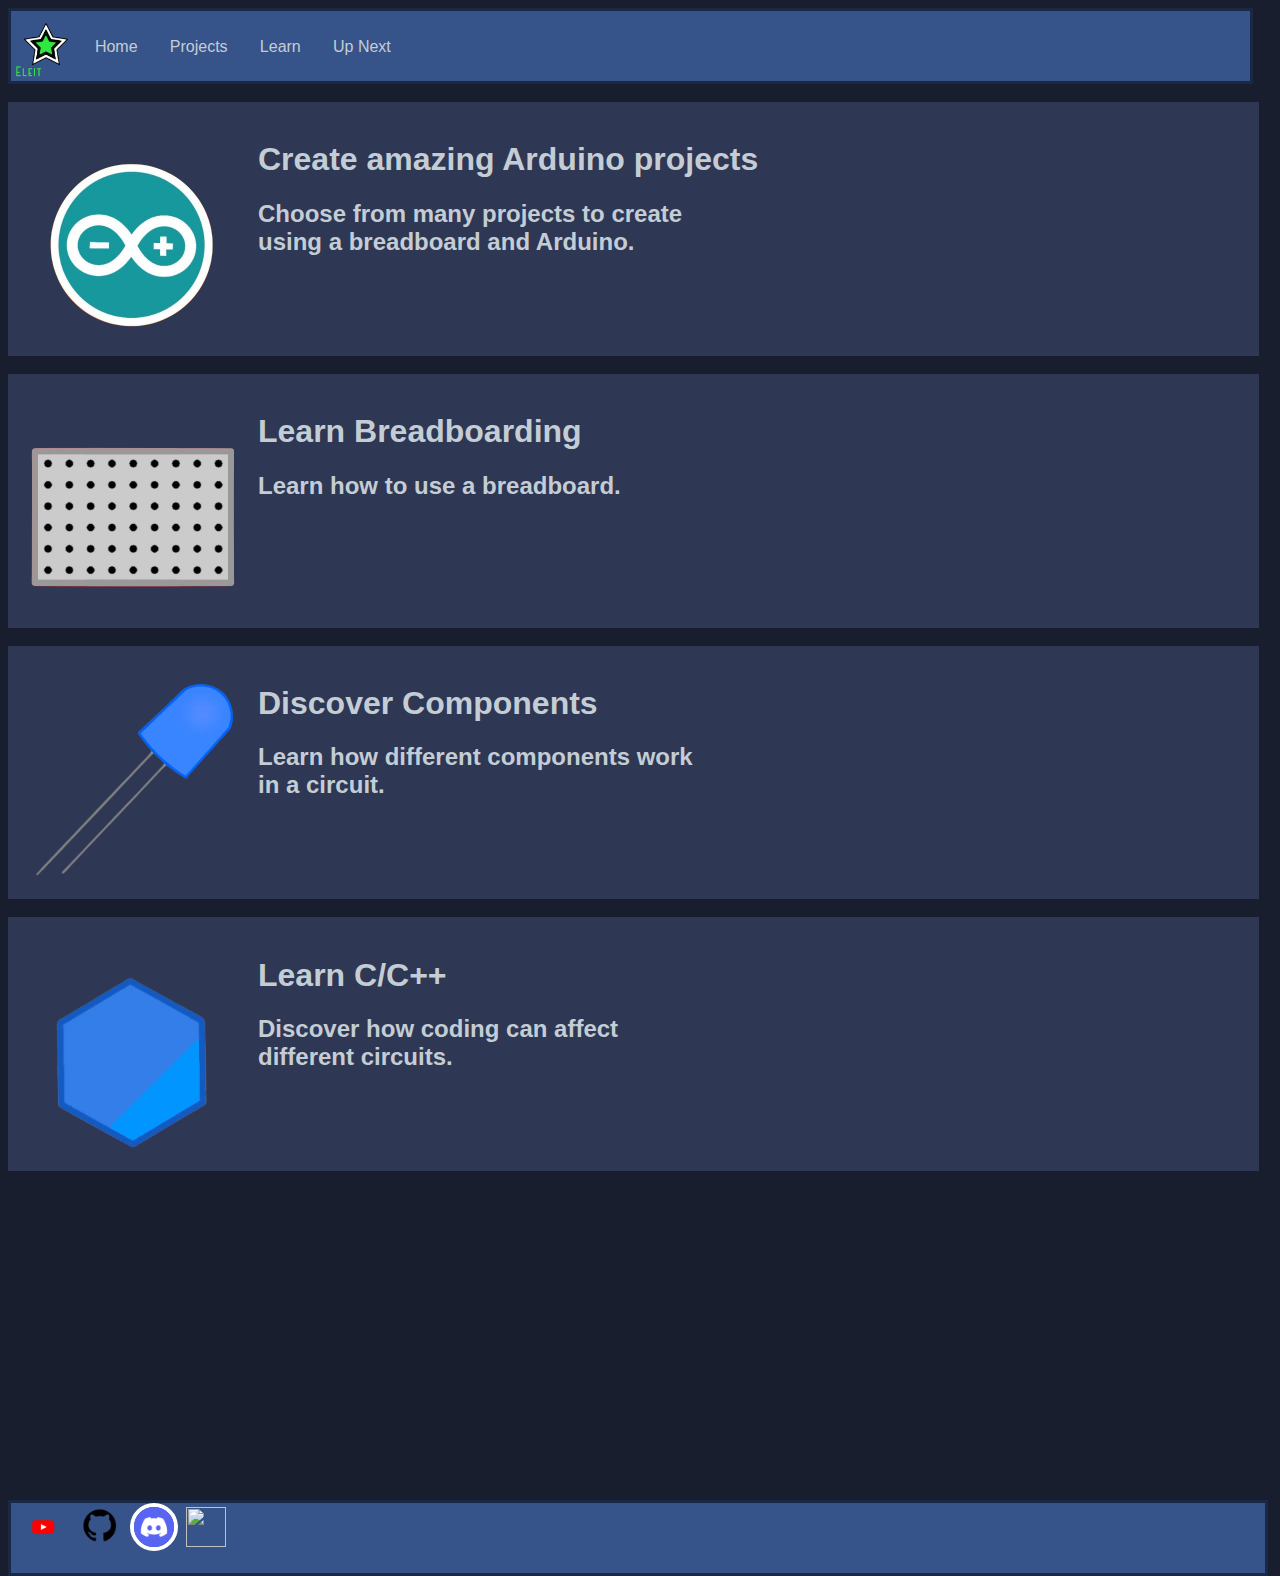
==== MyWebsite/index.html @ 757a2134 "Update index.html" ====
<!DOCTYPE = HTML>
<html>
<head>
<title> Eleit - Home</title>
<link rel='stylesheet' type='text/css' href='style.css'>
<link rel="shortcut icon" type="image/png" href="image/Eleit_No_Text.png"/>
</head>
<body>
<header>
<img id='logo' src='image/Eleit_Tech.png' alt='Eleit Tech' width=70 height=70></img>
<br>
<a class = 'button' href=https://gronker9870.github.io/Eleit/MyWebsite/index.html>&nbsp Home &nbsp</a>
<a class = 'button' href=https://gronker9870.github.io/Eleit/MyWebsite/projects.html>&nbsp Projects &nbsp</a>
<a class = 'button' href=https://gronker9870.github.io/Eleit/MyWebsite/learn.html>&nbsp Learn &nbsp</a>
<a class = 'button' href=https://gronker9870.github.io/Eleit/MyWebsite/next.html> &nbsp Up Next &nbsp </a>

</header>
<br>
<div class = 'div1'> 
<br>
<img id= 'logo1' src= 'image/arduino.png' width=250 height=250> </img>
<h1 class= 'divheading'> Create amazing Arduino projects </h1>
<h2>Choose from many projects to create <br> using a breadboard and Arduino.</h2>
</div>
<br>
<div class= 'div1'>
<br>
<img id= 'logo1' src= 'image/Breadboard.png' width=250 height=250> </img>
<h1 class= 'divheading'> Learn Breadboarding </h1>
<h2>Learn how to use a breadboard. <br> &nbsp </h2>

</div>
<br>
<div class= 'div1'>
<br>
<img id= 'logo1' src= 'image/LED.png' width=250 height=250> </img>
<h1 class= 'divheading'> Discover Components </h1>
<h2>Learn how different components work<br> in a circuit.</h2>
</div>
<br>
<div class= 'div1'>
<br>
<img id= 'logo1' src= 'image/C.png' width=250 height=250> </img>
<h1 class= 'divheading'> Learn C/C++ </h1>
<h2>Discover how coding can affect <br> different circuits.</h2>
</div>
<footer class='ifooter'>
<a href=https://www.youtube.com/channel/UCG4s0cvw5OJ-VlDl7aasFwQ>
<img src='image/YT.png' width=60 height=40></img>
</a>
<a href=https://github.com/Gronker9870/Eleit>
<img src='image/github.png' width=40 height=40></img>
</a>
<a href=https://discord.gg/TREkrYybT8>
<img class='discordicon' src='image/discord.jpeg' width=40 height=40></img>
</a>
<a href=https://gronker9870.github.io/Eleit/MyWebsite/webhub.html>
<img src='image/eleit_no_text.png' width=40 height=40></img>
</a>
</footer>

</body>
</html>
---- MyWebsite/style.css ----
body {
	font-family: 'Open Sans', sans-serif;
	background-color: #191e2e;
	color: #c5cdd4;
}
header {
	background-color: #36538a;
	height: 70px;
	border: 3px solid #192845;
	line-height: 23px;
	width: 98%;
	margin: none;
	
}
#logo {
	float: left;
	vertical-align: middle;
}
.button {
	text-decoration: none;
	color:  #c5cdd4;
	background-color: #36538a;
	vertical-align: middle;
	padding: 5px;
	border-radius: 25px;
}
a {
	text-decoration: none;
	color: #c5cdd4;
	padding: 2px;
}
.button:visited {
	text-decoration: none;
	color: #c5cdd4;
}
.button:hover {
	text-decoration: none;
	color: #c5cdd4;
	background-color: #192845;
}
.button:active {
	text-decoration: none;
	color: #c5cdd4;
	background-color:  #191e2e;
}
.h1 {
	text-align: center;
}
.project {
	width: 300px;
	color: white;
	text-decoration: none;
	margin: 5px;
	text-align: center;
	font-size: 15px;
	
}
.thumbnail {
	float: left;
	margin: 5px;
	
	
}
.largebr{
	line-height: 210px;
	
}
.wproject {
	background-color: #315169;
	width: 310px;
	height: 250px;
	float: left;
	float: bottom;
	margin: 5px;
}
footer {
	background-color: #36538a;
	border: 3px solid #192845;
	line-height: 23px;
	width: 98%;
	height: 70px;  
	position: absolute;
	bottom: 0;
	
}
#logo1 {
	float: left;
	vertical-align: middle;
	display: block;
	
}
.div1 {
	background-color: #2e3754;
	padding-bottom: 80px;
	width: 99%
}
.button1 {
	text-decoration: none;
	color:  #c5cdd4;
	background-color: #191e2e;
	vertical-align: middle;
	padding: 10px;
	border-radius: 10px;
	border: 5px solid #36538a;
	font-size: 40px;
	margin-left: 42.5%;
	width: 15px;
}
#wipleit {
	display: block;
	margin-left: auto;
	margin-right: auto;
}
img {
	vertical-align: middle;
}
.discordicon {
	border-radius: 25px;
	border: 4px solid white;
}
.next {
	background-color: #36538a;
	border: 3px solid #192845;
	height: 75%;
	margin: 5px; 
	width: 47%;
	float: left;
	text-align: center;
}
.next1 {
	background-color: #36538a;
	border: 3px solid #192845;
	height: 75%;
	margin-right: 5px; 
	width: 47%;
	float: right;
	text-align: center;
}
.pfooter {
	top: 3000;
}
.ifooter {
	top: 1500;
}
.div2 {
	background-color: #2e3754;
	padding-bottom: 150px;
	width: 99%;
	font-size: 30px;
}
.mstxt {
	float: left;
}
#mainimage {
	float: right;
	vertical-align: middle;
}
.button2 {
	text-decoration: none;
	color:  #c5cdd4;
	background-color: #191e2e;
	vertical-align: middle;
	padding: 10px;
	border-radius: 10px;
	border: 5px solid #36538a;
	font-size: 40px;
	margin-right: 50%;
	width: 15px;
}
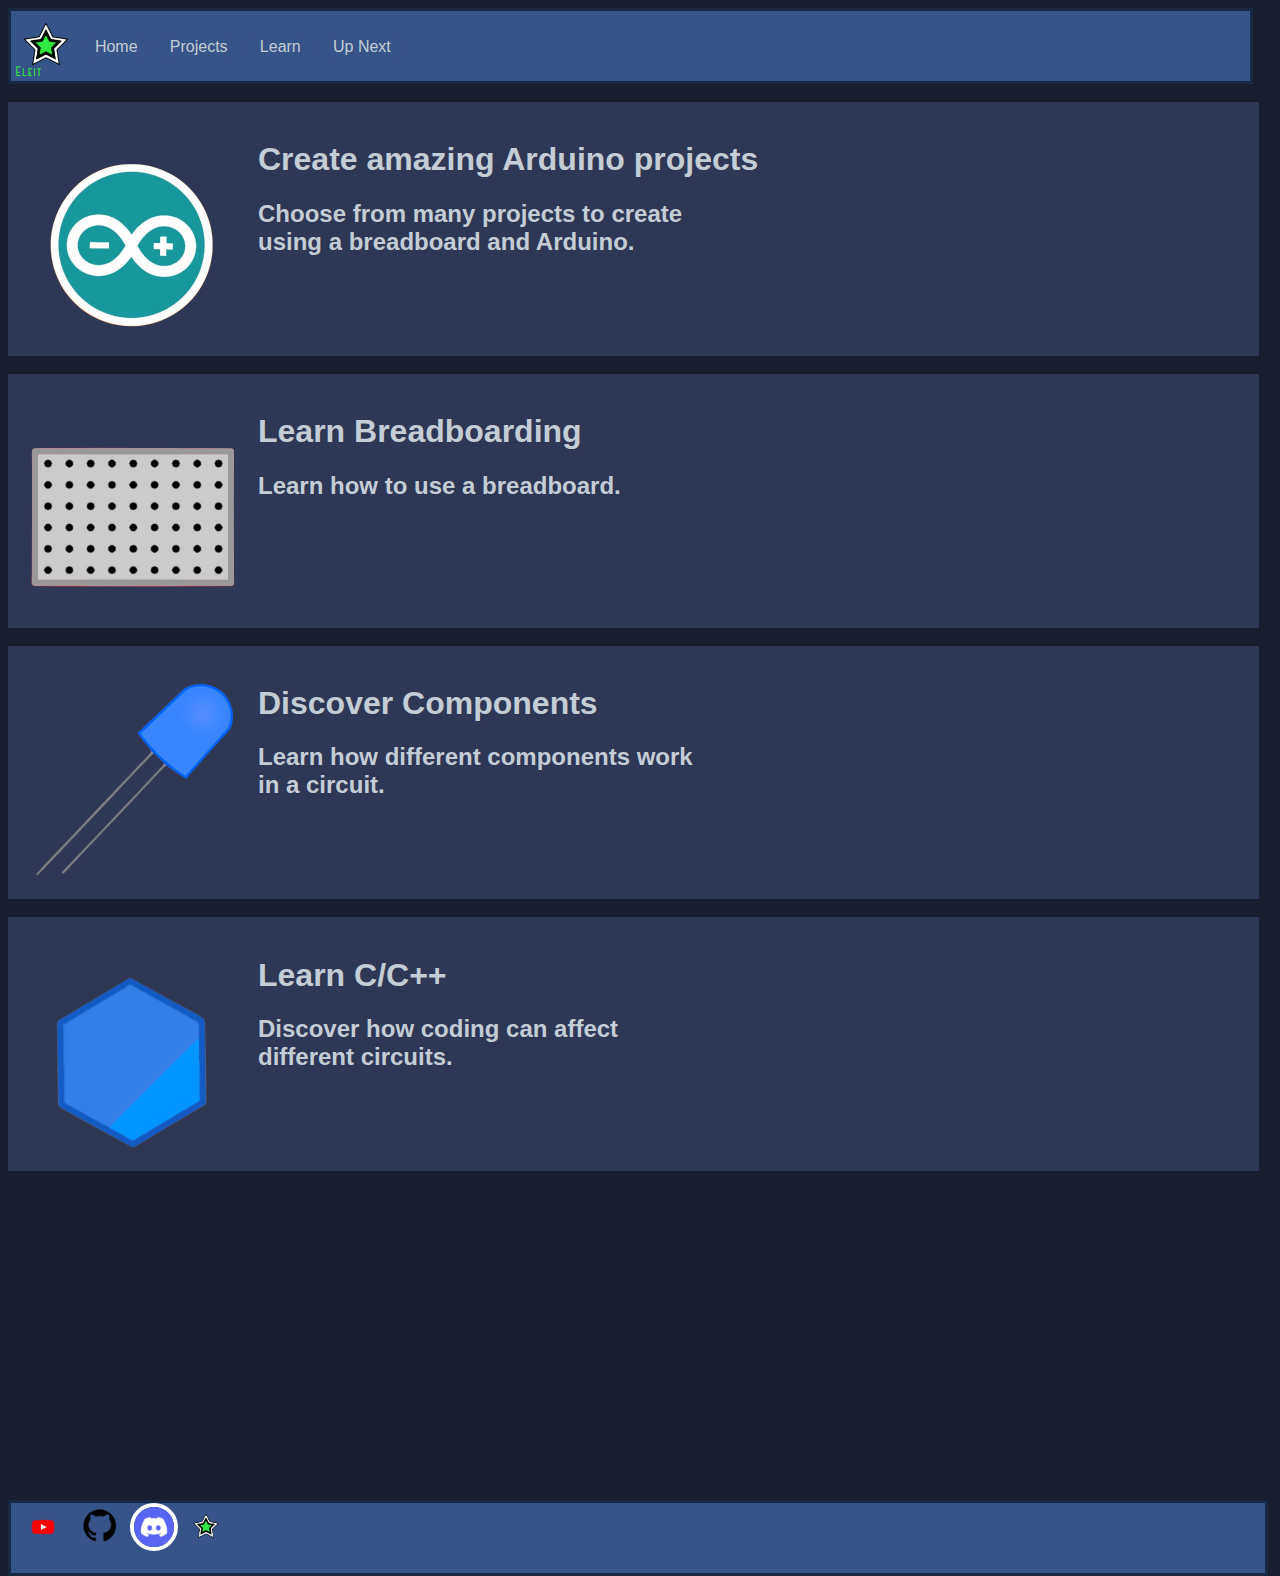
==== commit 4152eb1b: "Update index.html" ====
--- a/MyWebsite/index.html
+++ b/MyWebsite/index.html
@@ -55,7 +55,7 @@
 <img class='discordicon' src='image/discord.jpeg' width=40 height=40></img>
 </a>
 <a href=https://gronker9870.github.io/Eleit/MyWebsite/webhub.html>
-<img src='image/eleit_no_text.png' width=40 height=40></img>
+<img src='image/Eleit_No_Text.png' width=40 height=40></img>
 </a>
 </footer>
 
--- a/MyWebsite/style.css
+++ b/MyWebsite/style.css
@@ -167,3 +167,64 @@
 	margin-right: 50%;
 	width: 15px;
 }
+.prp {
+	margin-left: auto;
+	margin-right: auto;
+	display: block;
+}
+.button2 {
+	text-decoration: none;
+	color:  #c5cdd4;
+	background-color: #191e2e;
+	vertical-align: middle;
+	padding: 3px;
+	border-radius: 5px;
+	border: 5px solid #36538a;
+	font-size: 25px;
+	float: ;
+	width: 15px;
+}
+mark {
+	background-color: #191e2e;
+	color: #c5cdd4;
+}
+.right {
+	width: 75%;
+	float: right;
+	background-color: #2e3754;
+	font-size: 20px;
+	padding: 5px;
+}
+.brdiv {
+	height: 10;
+}
+.left {
+	background-color: #2e3754;
+	font-size: 20px;
+	padding: 5px;
+	float: left;
+	width: 20%;
+}
+.pimage	{
+	overflow: scroll;
+	max-width:95%;
+	max-height:95%;
+}
+.iframe {
+	overflow: scroll;
+	max-width:95%;
+	max-height:95%;
+}
+.full {
+	float: left;
+	background-color: #2e3754;
+	font-size: 20px;
+	padding: 5px;
+}
+.code {
+  font-family: 'Courier', monospace;
+  background-color: #1f1f1f;
+  padding: 3px;
+}
+.bfooter {
+	top: 5000;
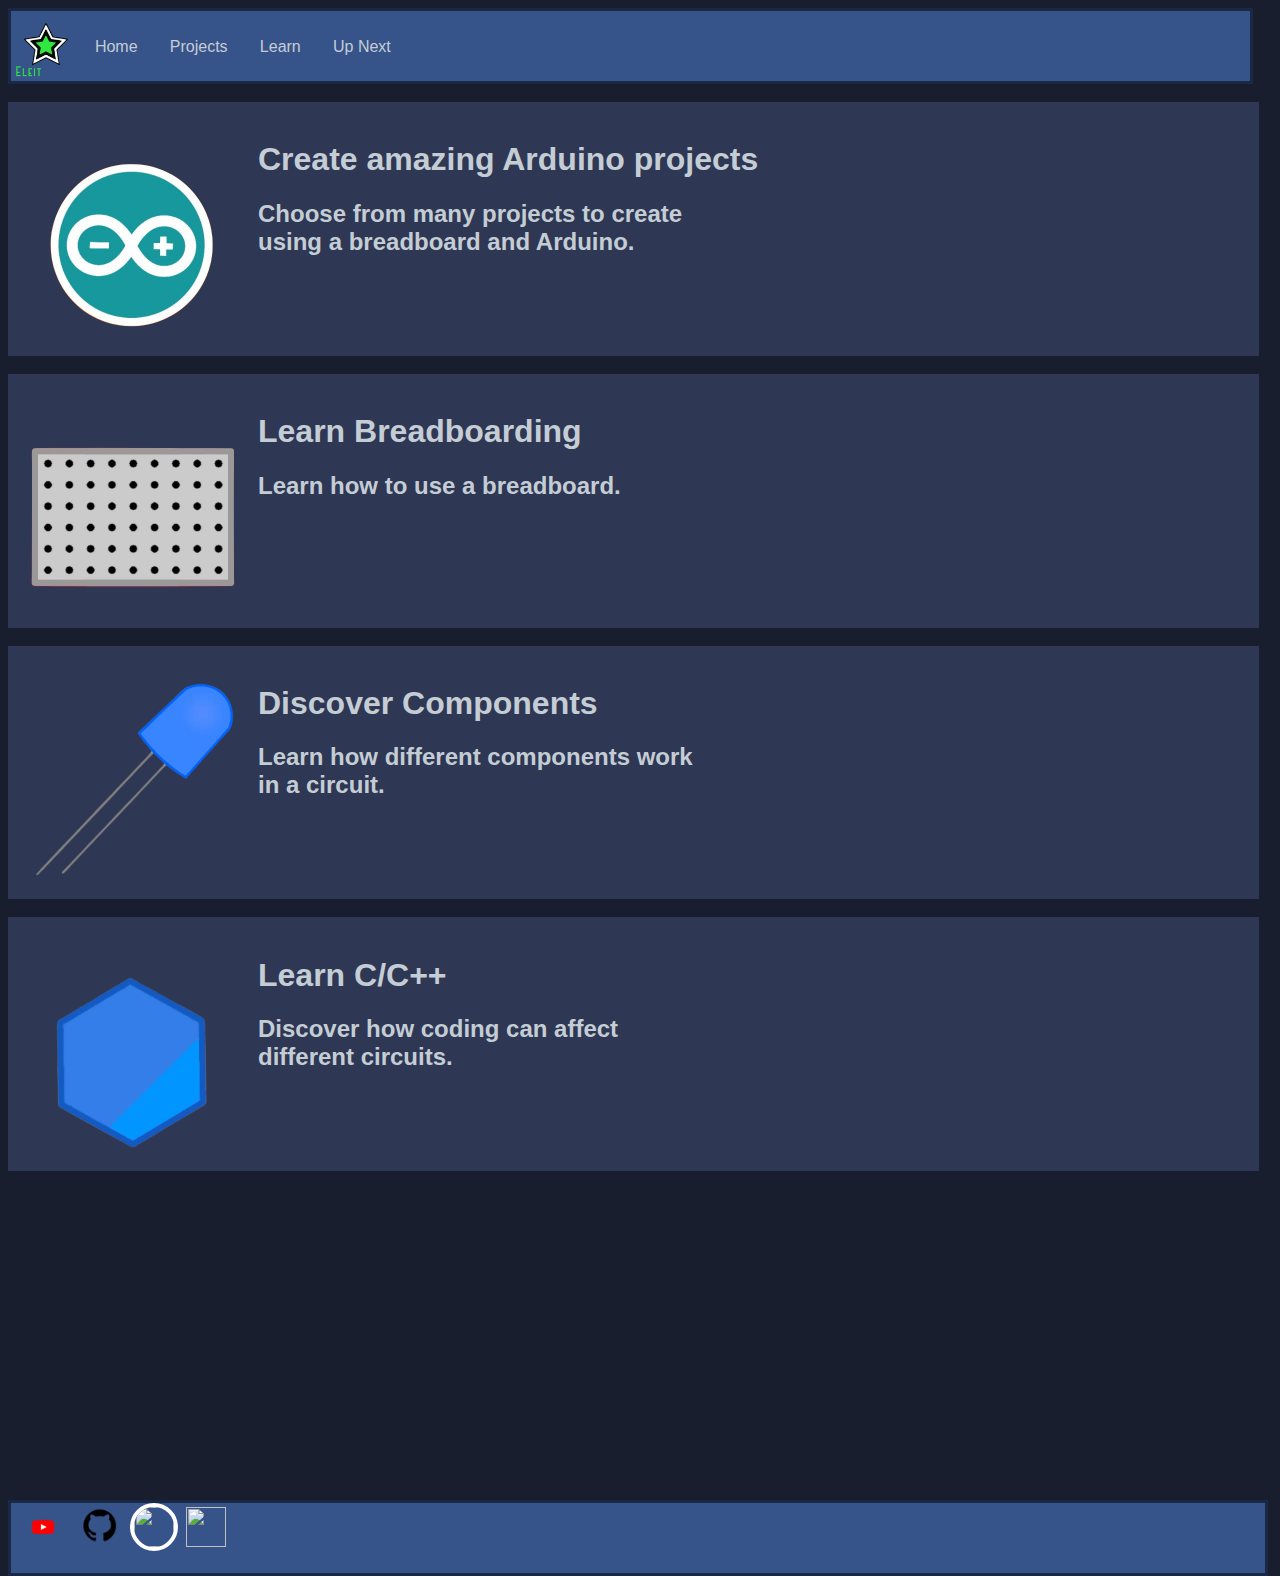
==== commit 64738e7e: "Add files via upload" ====
--- a/MyWebsite/index.html
+++ b/MyWebsite/index.html
@@ -52,12 +52,12 @@
 <img src='image/github.png' width=40 height=40></img>
 </a>
 <a href=https://discord.gg/TREkrYybT8>
-<img class='discordicon' src='image/discord.jpeg' width=40 height=40></img>
+<img class='discordicon' src='image/discord.png' width=40 height=40></img>
 </a>
 <a href=https://gronker9870.github.io/Eleit/MyWebsite/webhub.html>
-<img src='image/Eleit_No_Text.png' width=40 height=40></img>
+<img src='image/Eleit_Grey.png' width=40 height=40></img>
 </a>
 </footer>
 
 </body>
-</html>
+</html>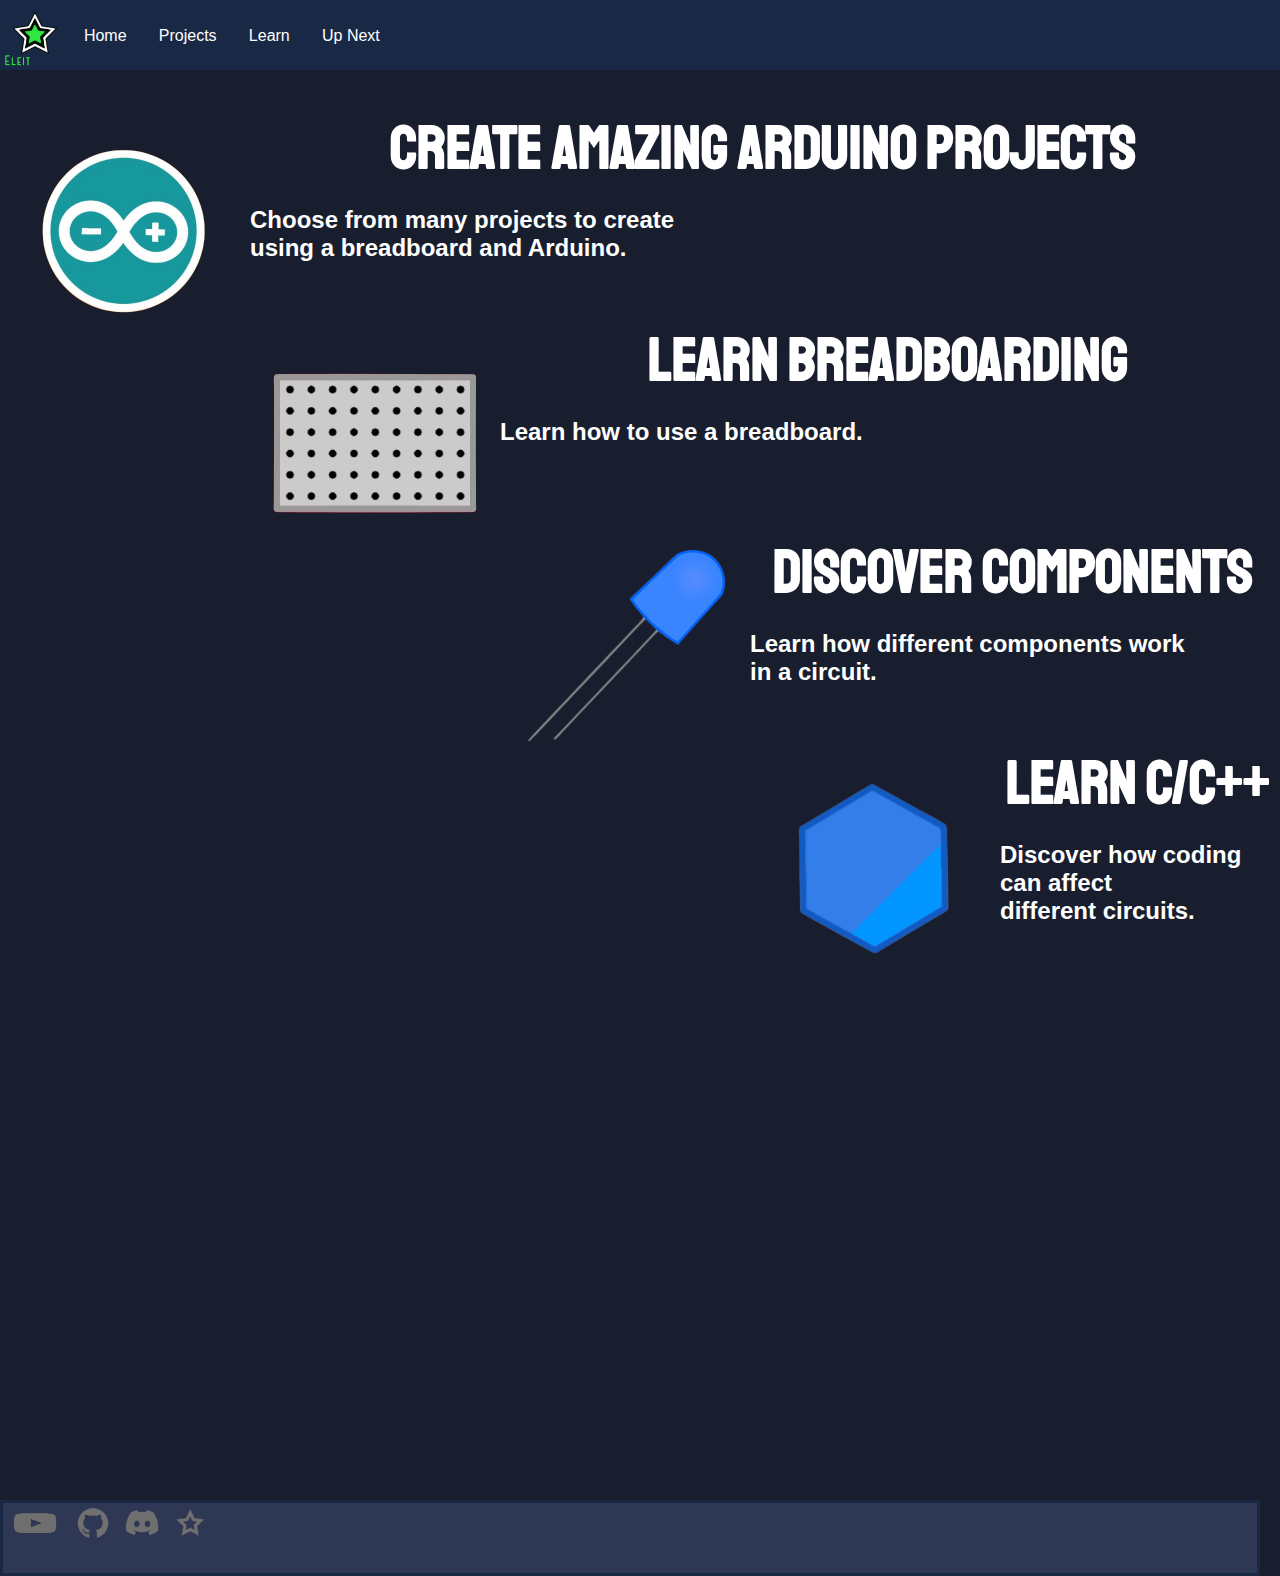
==== commit 1c5a0236: "Update index.html" ====
--- a/MyWebsite/index.html
+++ b/MyWebsite/index.html
@@ -2,6 +2,7 @@
 <html>
 <head>
 <title> Eleit - Home</title>
+<link href="https://fonts.googleapis.com/css2?family=Staatliches&display=swap" rel="stylesheet">
 <link rel='stylesheet' type='text/css' href='style.css'>
 <link rel="shortcut icon" type="image/png" href="image/Eleit_No_Text.png"/>
 </head>
@@ -60,4 +61,4 @@
 </footer>
 
 </body>
-</html>+</html>
--- a/MyWebsite/style.css
+++ b/MyWebsite/style.css
@@ -1,16 +1,14 @@
 body {
-	font-family: 'Open Sans', sans-serif;
-	background-color: #191e2e;
-	color: #c5cdd4;
+	font-family: 'Ubuntu', sans-serif;
+	background-color: #191e2e;
+	color: #fff;
+	margin: 0px;
 }
 header {
-	background-color: #36538a;
+	background-color: #192845;
 	height: 70px;
-	border: 3px solid #192845;
 	line-height: 23px;
-	width: 98%;
-	margin: none;
-	
+	width: 100%;
 }
 #logo {
 	float: left;
@@ -18,29 +16,28 @@
 }
 .button {
 	text-decoration: none;
-	color:  #c5cdd4;
-	background-color: #36538a;
+	color:  #fff;
+	background-color: transparent;
 	vertical-align: middle;
 	padding: 5px;
 	border-radius: 25px;
 }
 a {
 	text-decoration: none;
-	color: #c5cdd4;
+	color: #fff;
 	padding: 2px;
 }
 .button:visited {
 	text-decoration: none;
-	color: #c5cdd4;
+	color: #fff;
 }
 .button:hover {
 	text-decoration: none;
-	color: #c5cdd4;
-	background-color: #192845;
+	color: #737373;
 }
 .button:active {
 	text-decoration: none;
-	color: #c5cdd4;
+	color: #fff;
 	background-color:  #191e2e;
 }
 .h1 {
@@ -74,7 +71,7 @@
 	margin: 5px;
 }
 footer {
-	background-color: #36538a;
+	background-color: #2e3754;
 	border: 3px solid #192845;
 	line-height: 23px;
 	width: 98%;
@@ -89,14 +86,18 @@
 	display: block;
 	
 }
-.div1 {
-	background-color: #2e3754;
-	padding-bottom: 80px;
-	width: 99%
+.maindiv {
+	background-color: #36538a;
+	margin-top: 10px;
+	background-repeat: no-repeat;
+	background-size: 100%;
+	padding-bottom: 400px;
+	width: 100%;
+	
 }
 .button1 {
 	text-decoration: none;
-	color:  #c5cdd4;
+	color:  #fff;
 	background-color: #191e2e;
 	vertical-align: middle;
 	padding: 10px;
@@ -113,10 +114,6 @@
 }
 img {
 	vertical-align: middle;
-}
-.discordicon {
-	border-radius: 25px;
-	border: 4px solid white;
 }
 .next {
 	background-color: #36538a;
@@ -157,7 +154,7 @@
 }
 .button2 {
 	text-decoration: none;
-	color:  #c5cdd4;
+	color:  #fff;
 	background-color: #191e2e;
 	vertical-align: middle;
 	padding: 10px;
@@ -174,7 +171,7 @@
 }
 .button2 {
 	text-decoration: none;
-	color:  #c5cdd4;
+	color:  #fff;
 	background-color: #191e2e;
 	vertical-align: middle;
 	padding: 3px;
@@ -186,7 +183,7 @@
 }
 mark {
 	background-color: #191e2e;
-	color: #c5cdd4;
+	color: #fff;
 }
 .right {
 	width: 75%;
@@ -228,3 +225,11 @@
 }
 .bfooter {
 	top: 5000;
+}
+.divheading {
+	font-weight: bold;
+	margin: 5px;
+	font-size: 60px;
+	font-family: 'Staatliches', cursive;
+	text-align: center;
+}
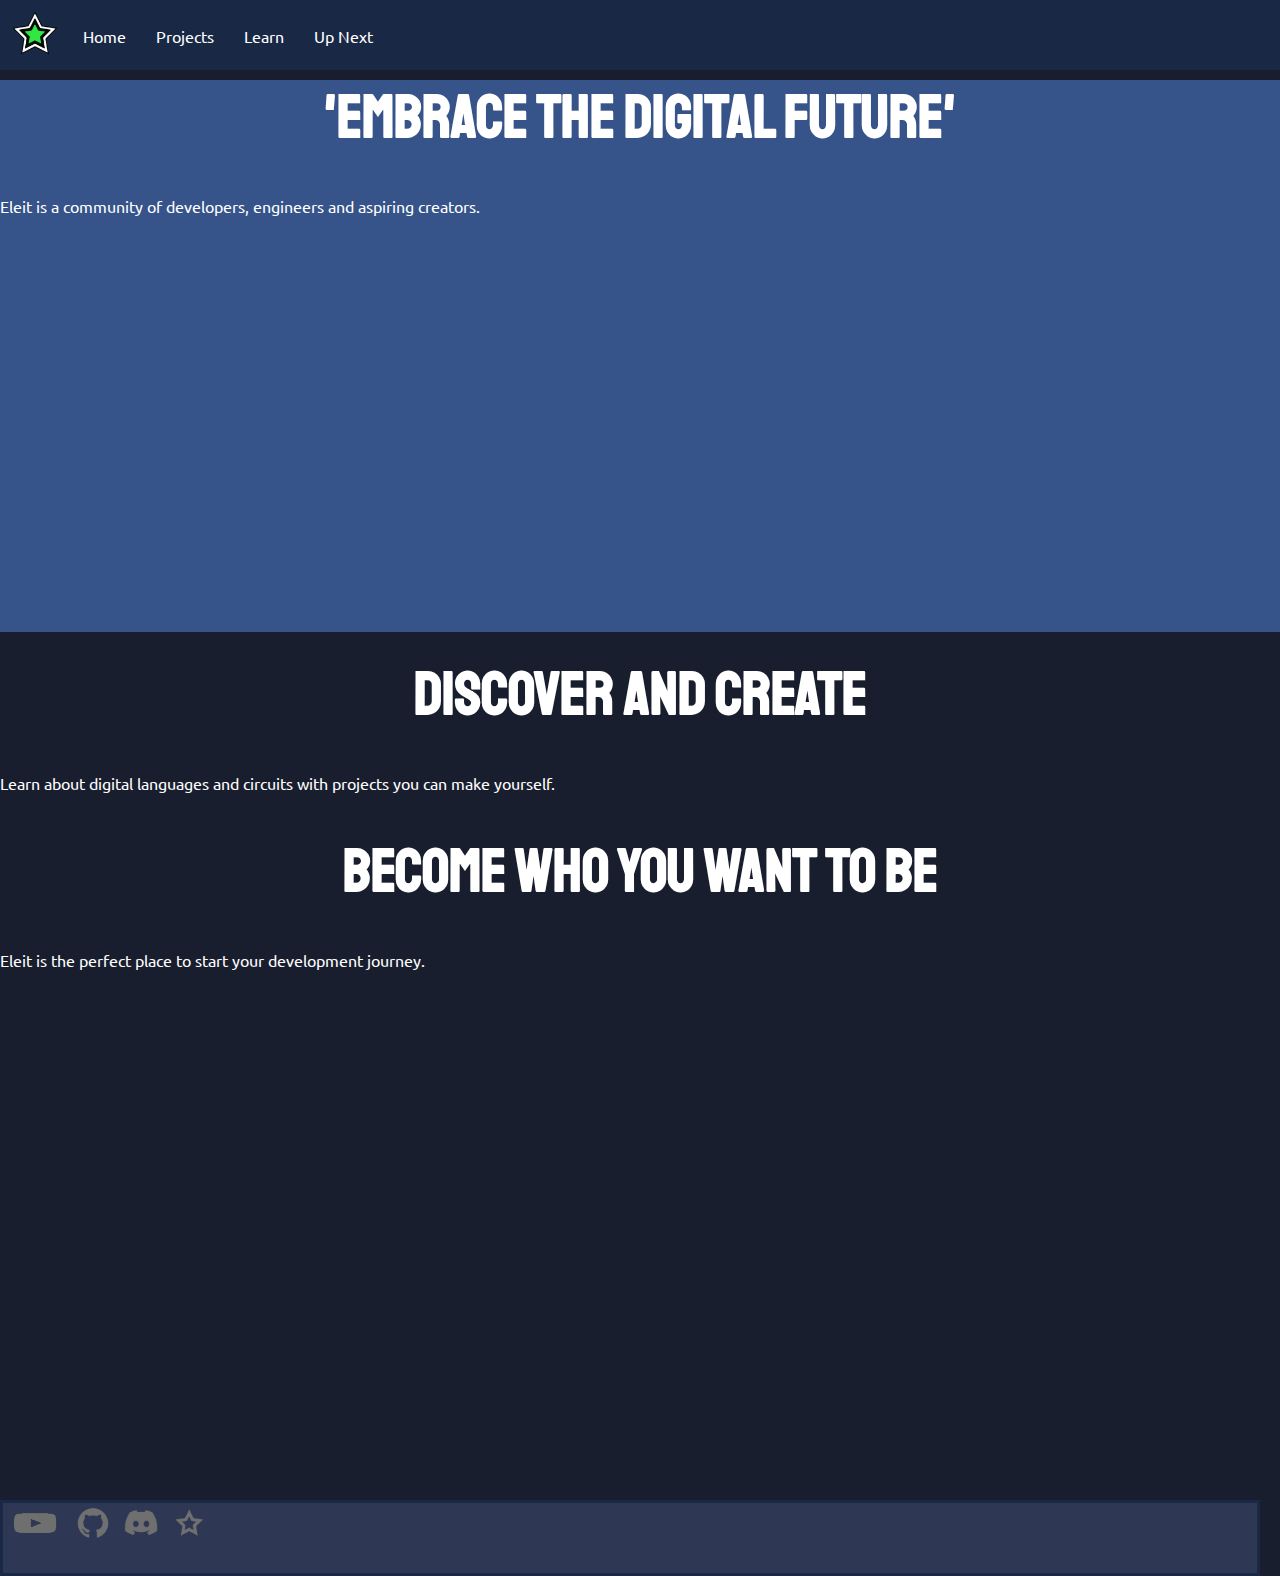
==== commit 3d4feb77: "Update index.html" ====
--- a/MyWebsite/index.html
+++ b/MyWebsite/index.html
@@ -1,14 +1,15 @@
 <!DOCTYPE = HTML>
 <html>
 <head>
+<link href="https://fonts.googleapis.com/css2?family=Ubuntu&display=swap" rel="stylesheet">
+<link href="https://fonts.googleapis.com/css2?family=Staatliches&display=swap" rel="stylesheet">
 <title> Eleit - Home</title>
-<link href="https://fonts.googleapis.com/css2?family=Staatliches&display=swap" rel="stylesheet">
 <link rel='stylesheet' type='text/css' href='style.css'>
 <link rel="shortcut icon" type="image/png" href="image/Eleit_No_Text.png"/>
 </head>
 <body>
 <header>
-<img id='logo' src='image/Eleit_Tech.png' alt='Eleit Tech' width=70 height=70></img>
+<img id='logo' src='image/Eleit_No_Text.png' alt='Eleit Tech' width=70 height=70></img>
 <br>
 <a class = 'button' href=https://gronker9870.github.io/Eleit/MyWebsite/index.html>&nbsp Home &nbsp</a>
 <a class = 'button' href=https://gronker9870.github.io/Eleit/MyWebsite/projects.html>&nbsp Projects &nbsp</a>
@@ -16,35 +17,26 @@
 <a class = 'button' href=https://gronker9870.github.io/Eleit/MyWebsite/next.html> &nbsp Up Next &nbsp </a>
 
 </header>
+<div class = 'maindiv'> 
+<h1 class= 'divheading'> 'Embrace the digital future' </h1>
 <br>
-<div class = 'div1'> 
+<p class = "divtext"> Eleit is a community of developers, engineers and aspiring creators. </p>
+</div>
+<div class= 'subdiv1'>
 <br>
-<img id= 'logo1' src= 'image/arduino.png' width=250 height=250> </img>
-<h1 class= 'divheading'> Create amazing Arduino projects </h1>
-<h2>Choose from many projects to create <br> using a breadboard and Arduino.</h2>
-</div>
+<h1 class= 'divheading'> Discover and create </h1>
 <br>
-<div class= 'div1'>
-<br>
-<img id= 'logo1' src= 'image/Breadboard.png' width=250 height=250> </img>
-<h1 class= 'divheading'> Learn Breadboarding </h1>
-<h2>Learn how to use a breadboard. <br> &nbsp </h2>
+<p class = 'divtext'> Learn about digital languages and circuits with projects you can make yourself. </p>
 
 </div>
+<div class= 'subdiv2'>
 <br>
-<div class= 'div1'>
+<h1 class= 'divheading'> Become who you want to be </h1>
 <br>
-<img id= 'logo1' src= 'image/LED.png' width=250 height=250> </img>
-<h1 class= 'divheading'> Discover Components </h1>
-<h2>Learn how different components work<br> in a circuit.</h2>
+<p class = 'divtext'> Eleit is the perfect place to start your development journey. </p>
+
 </div>
-<br>
-<div class= 'div1'>
-<br>
-<img id= 'logo1' src= 'image/C.png' width=250 height=250> </img>
-<h1 class= 'divheading'> Learn C/C++ </h1>
-<h2>Discover how coding can affect <br> different circuits.</h2>
-</div>
+
 <footer class='ifooter'>
 <a href=https://www.youtube.com/channel/UCG4s0cvw5OJ-VlDl7aasFwQ>
 <img src='image/YT.png' width=60 height=40></img>
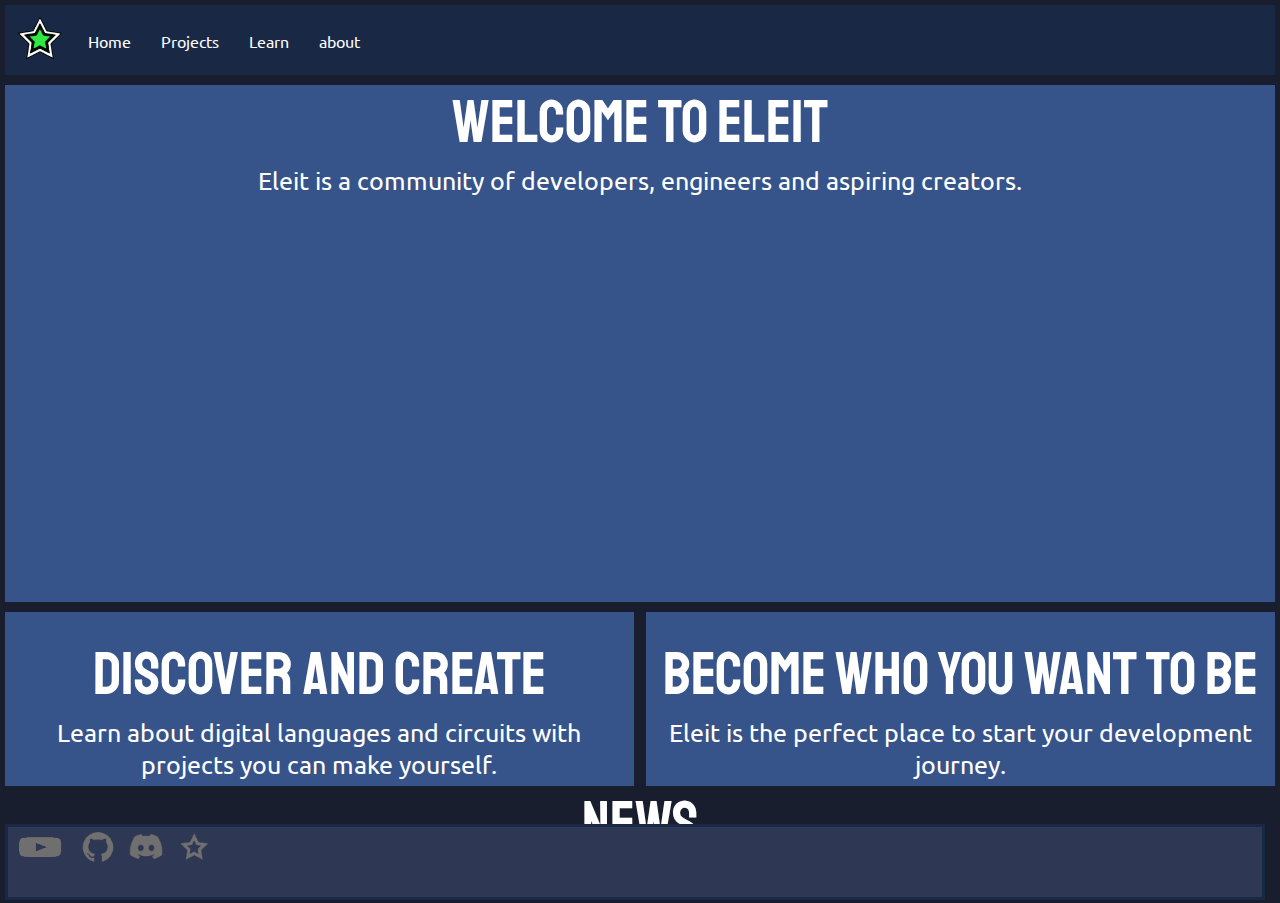
==== commit b893dd5e: "Update index.html" ====
--- a/MyWebsite/index.html
+++ b/MyWebsite/index.html
@@ -1,56 +1,49 @@
-<!DOCTYPE = HTML>
-<html>
-<head>
-<link href="https://fonts.googleapis.com/css2?family=Ubuntu&display=swap" rel="stylesheet">
-<link href="https://fonts.googleapis.com/css2?family=Staatliches&display=swap" rel="stylesheet">
-<title> Eleit - Home</title>
-<link rel='stylesheet' type='text/css' href='style.css'>
-<link rel="shortcut icon" type="image/png" href="image/Eleit_No_Text.png"/>
-</head>
-<body>
-<header>
-<img id='logo' src='image/Eleit_No_Text.png' alt='Eleit Tech' width=70 height=70></img>
-<br>
-<a class = 'button' href=https://gronker9870.github.io/Eleit/MyWebsite/index.html>&nbsp Home &nbsp</a>
-<a class = 'button' href=https://gronker9870.github.io/Eleit/MyWebsite/projects.html>&nbsp Projects &nbsp</a>
-<a class = 'button' href=https://gronker9870.github.io/Eleit/MyWebsite/learn.html>&nbsp Learn &nbsp</a>
-<a class = 'button' href=https://gronker9870.github.io/Eleit/MyWebsite/next.html> &nbsp Up Next &nbsp </a>
+<!DOCTYPE HTML>
+    <html>
+    <head>
+        <link href="https://fonts.googleapis.com/css2?family=Ubuntu&display=swap" rel="stylesheet">
+        <link href="https://fonts.googleapis.com/css2?family=Staatliches&display=swap" rel="stylesheet">
+        <title> Eleit - Home</title>
+        <link rel='stylesheet' type='text/css' href='style.css'>
+        <link rel="shortcut icon" type="image/png" href="image/Eleit_No_Text.png" />
+    </head>
 
-</header>
-<div class = 'maindiv'> 
-<h1 class= 'divheading'> 'Embrace the digital future' </h1>
-<br>
-<p class = "divtext"> Eleit is a community of developers, engineers and aspiring creators. </p>
-</div>
-<div class= 'subdiv1'>
-<br>
-<h1 class= 'divheading'> Discover and create </h1>
-<br>
-<p class = 'divtext'> Learn about digital languages and circuits with projects you can make yourself. </p>
+    <body>
+        <header>
+            <img id='logo' src='image/Eleit_No_Text.png' alt='Eleit Tech' width=70 height=70></img>
+            <br>
+            <a class='button' href=https://gronker9870.github.io/Eleit/MyWebsite/index.html>&nbsp Home &nbsp</a> <a class='button' href=https://gronker9870.github.io/Eleit/MyWebsite/projects.html>&nbsp Projects &nbsp</a> <a class='button' href=https://gronker9870.github.io/Eleit/MyWebsite/learn.html>&nbsp Learn &nbsp</a> <a class='button' href=https://gronker9870.github.io/Eleit/MyWebsite/about.html> &nbsp about &nbsp </a> </header> <div class='maindiv'>
+                <h1 class='divheading'> Welcome to Eleit </h1>
+                <p class="divtext"> Eleit is a community of developers, engineers and aspiring creators. </p>
+                </div>
+                <div class='subdiv1'>
+                    <br>
+                    <h1 class='divheading'> Discover and create </h1>
+                    <p class='divtext'> Learn about digital languages and circuits with projects you can make yourself. </p>
 
-</div>
-<div class= 'subdiv2'>
-<br>
-<h1 class= 'divheading'> Become who you want to be </h1>
-<br>
-<p class = 'divtext'> Eleit is the perfect place to start your development journey. </p>
+                </div>
+                <div class='subdiv2'>
+                    <br>
+                    <h1 class='divheading'> Become who you want to be </h1>
+                    <p class='divtext'> Eleit is the perfect place to start your development journey. </p>
 
-</div>
+                </div>
+    <div class='newsdiv'>
+                <h1 class='divheading'> News </h1>
+                <p class="divtext"> We are cool.  </p>
 
-<footer class='ifooter'>
-<a href=https://www.youtube.com/channel/UCG4s0cvw5OJ-VlDl7aasFwQ>
-<img src='image/YT.png' width=60 height=40></img>
-</a>
-<a href=https://github.com/Gronker9870/Eleit>
-<img src='image/github.png' width=40 height=40></img>
-</a>
-<a href=https://discord.gg/TREkrYybT8>
-<img class='discordicon' src='image/discord.png' width=40 height=40></img>
-</a>
-<a href=https://gronker9870.github.io/Eleit/MyWebsite/webhub.html>
-<img src='image/Eleit_Grey.png' width=40 height=40></img>
-</a>
-</footer>
+                <footer class='ifooter'>
+                    <a href=https://www.youtube.com/channel/UCG4s0cvw5OJ-VlDl7aasFwQ> <img src='image/YT.png' width=60 height=40></img>
+                    </a>
+                    <a href=https://github.com/Gronker9870/Eleit> <img src='image/github.png' width=40 height=40></img>
+                    </a>
+                    <a href=https://discord.gg/TREkrYybT8> <img class='discordicon' src='image/discord.png' width=40 height=40></img>
+                    </a>
+                    <a href=https://gronker9870.github.io/Eleit/MyWebsite/webhub.html> <img src='image/Eleit_Grey.png' width=40 height=40></img>
+                    </a>
+                </footer>
 
-</body>
-</html>
+    </body>
+
+    </html>
+
--- a/MyWebsite/style.css
+++ b/MyWebsite/style.css
@@ -2,7 +2,7 @@
 	font-family: 'Ubuntu', sans-serif;
 	background-color: #191e2e;
 	color: #fff;
-	margin: 0px;
+	margin: 5px;
 }
 header {
 	background-color: #192845;
@@ -209,8 +209,8 @@
 }
 .iframe {
 	overflow: scroll;
-	max-width:95%;
-	max-height:95%;
+	max-width: 95%;
+	max-height: 95%;
 }
 .full {
 	float: left;
@@ -227,9 +227,30 @@
 	top: 5000;
 }
 .divheading {
-	font-weight: bold;
+	font-weight: 1;
 	margin: 5px;
 	font-size: 60px;
-	font-family: 'Staatliches', cursive;
-	text-align: center;
-}
+	font-family: 'Staatliches', 'Open Sans', sans-serif;
+	text-align: center;
+}
+.divtext {
+	margin: 5px;
+	text-align: center;
+	font-size: 25px;
+}
+.subdiv1 {
+	background-color: #36538a;
+	margin-top: 10px;
+	background-repeat: no-repeat;
+	background-size: 100%;
+	width: 49.5%;
+	float: left;
+	height: %;
+}
+.subdiv2 {
+	background-color: #36538a;
+	margin-top: 10px;
+	background-repeat: no-repeat;
+	width: 49.5%;
+	float: right;
+	height: 50%
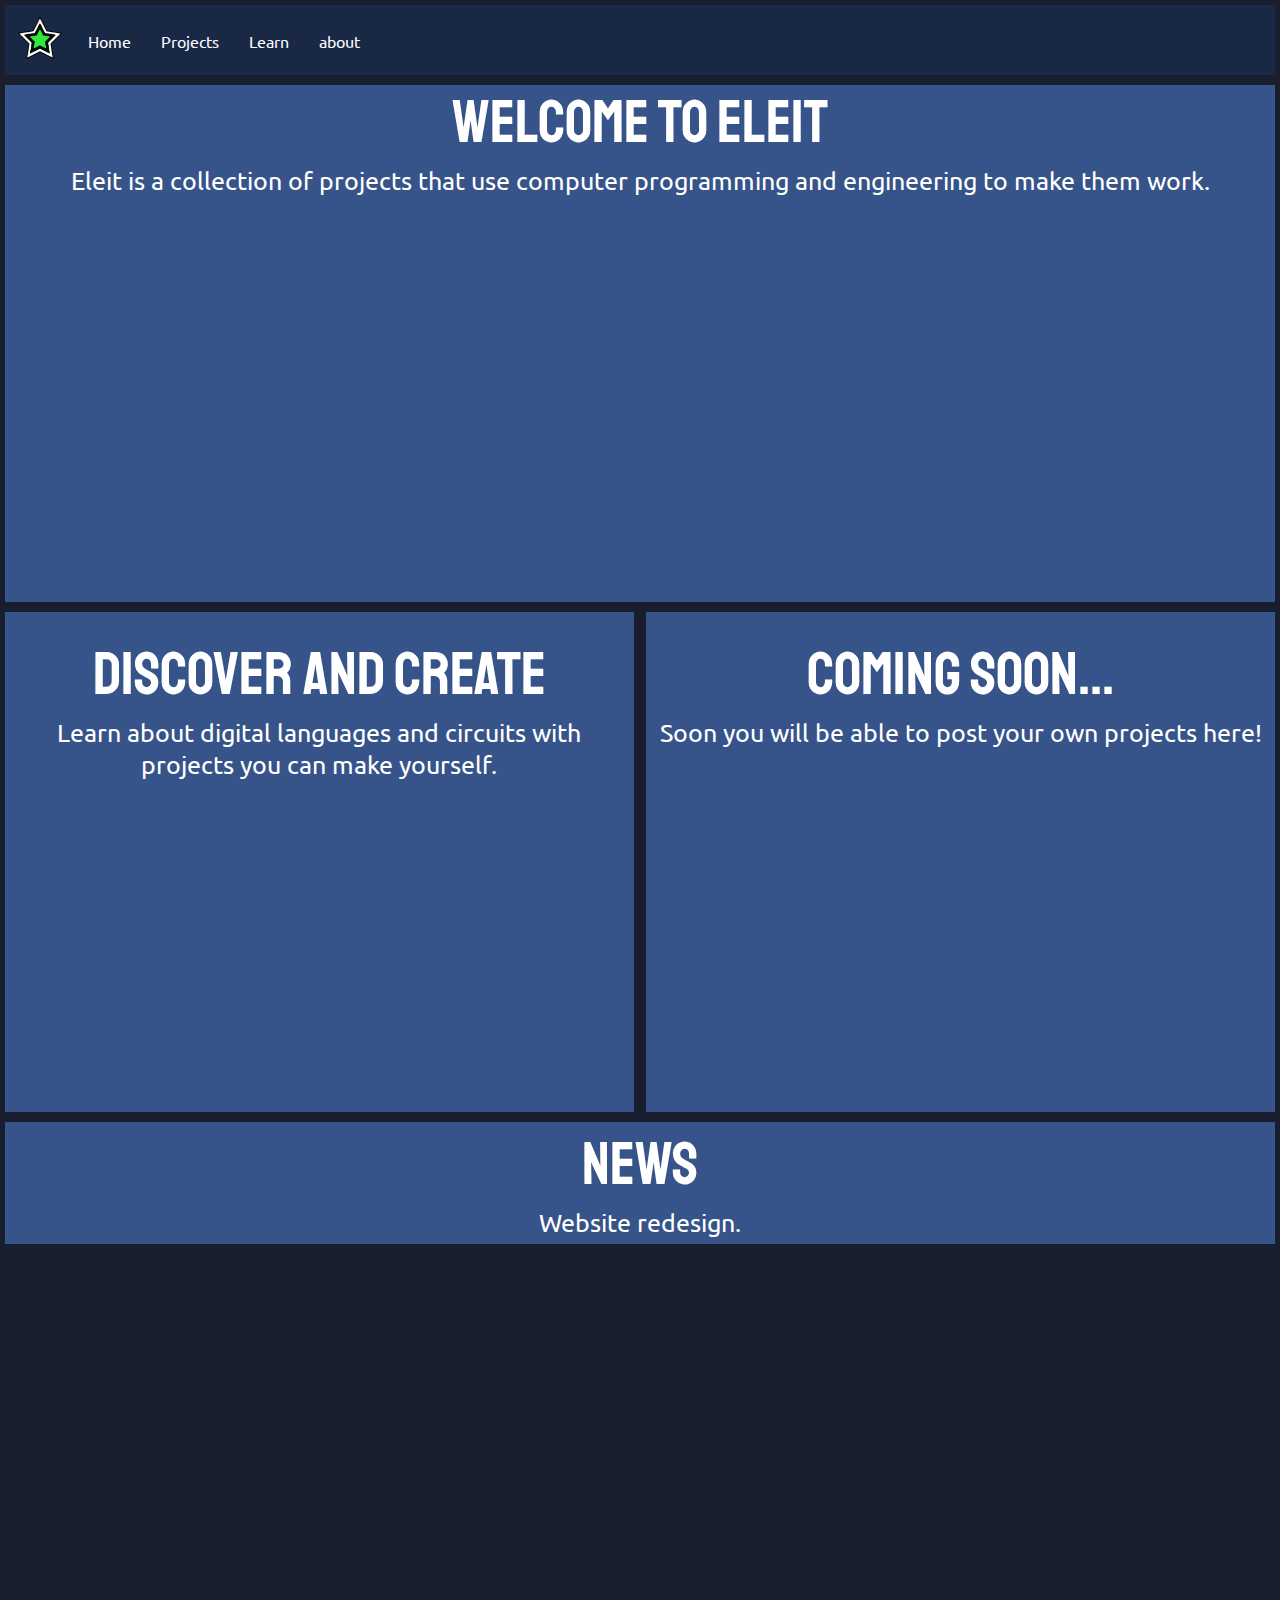
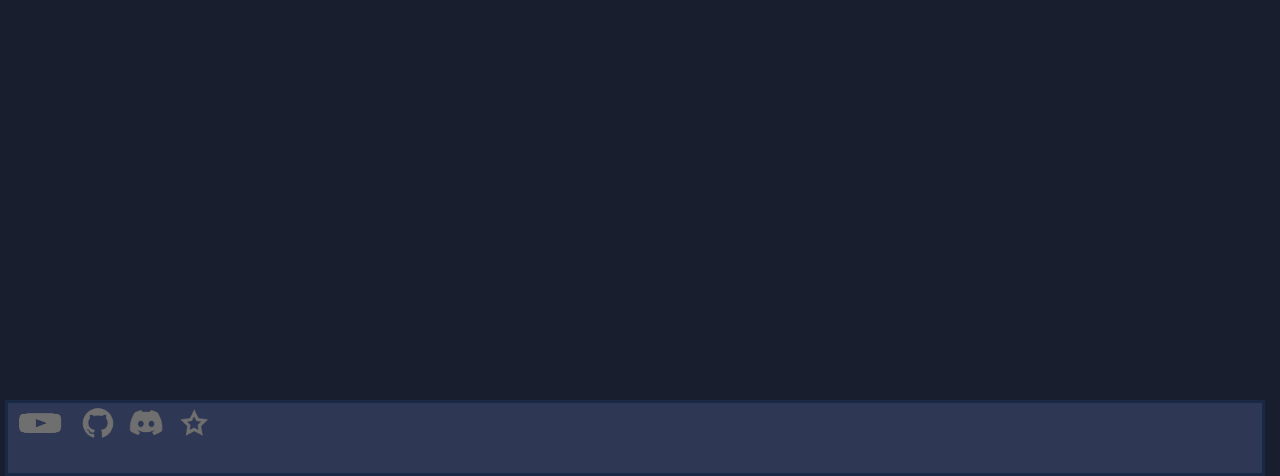
==== commit e29644be: "Small changes" ====
--- a/MyWebsite/index.html
+++ b/MyWebsite/index.html
@@ -14,23 +14,21 @@
             <br>
             <a class='button' href=https://gronker9870.github.io/Eleit/MyWebsite/index.html>&nbsp Home &nbsp</a> <a class='button' href=https://gronker9870.github.io/Eleit/MyWebsite/projects.html>&nbsp Projects &nbsp</a> <a class='button' href=https://gronker9870.github.io/Eleit/MyWebsite/learn.html>&nbsp Learn &nbsp</a> <a class='button' href=https://gronker9870.github.io/Eleit/MyWebsite/about.html> &nbsp about &nbsp </a> </header> <div class='maindiv'>
                 <h1 class='divheading'> Welcome to Eleit </h1>
-                <p class="divtext"> Eleit is a community of developers, engineers and aspiring creators. </p>
+                <p class="divtext"> Eleit is a collection of projects that use computer programming and engineering to make them work.</p>
                 </div>
                 <div class='subdiv1'>
                     <br>
                     <h1 class='divheading'> Discover and create </h1>
                     <p class='divtext'> Learn about digital languages and circuits with projects you can make yourself. </p>
-
                 </div>
                 <div class='subdiv2'>
                     <br>
-                    <h1 class='divheading'> Become who you want to be </h1>
-                    <p class='divtext'> Eleit is the perfect place to start your development journey. </p>
-
+                    <h1 class='divheading'> Coming soon...</h1>
+                    <p class='divtext'> Soon you will be able to post your own projects here! </p>
                 </div>
     <div class='newsdiv'>
                 <h1 class='divheading'> News </h1>
-                <p class="divtext"> We are cool.  </p>
+                <p class="divtext"> Website redesign.  </p>
 
                 <footer class='ifooter'>
                     <a href=https://www.youtube.com/channel/UCG4s0cvw5OJ-VlDl7aasFwQ> <img src='image/YT.png' width=60 height=40></img>
@@ -46,4 +44,3 @@
     </body>
 
     </html>
-
--- a/MyWebsite/style.css
+++ b/MyWebsite/style.css
@@ -1,256 +1,309 @@
 body {
-	font-family: 'Ubuntu', sans-serif;
-	background-color: #191e2e;
-	color: #fff;
-	margin: 5px;
-}
+    font-family: 'Ubuntu', sans-serif;
+    background-color: #191e2e;
+    color: #fff;
+    margin: 5px;
+}
+
 header {
-	background-color: #192845;
-	height: 70px;
-	line-height: 23px;
-	width: 100%;
-}
+    background-color: #192845;
+    height: 70px;
+    line-height: 23px;
+    width: 100%;
+}
+
 #logo {
-	float: left;
-	vertical-align: middle;
-}
+    float: left;
+    vertical-align: middle;
+}
+
 .button {
-	text-decoration: none;
-	color:  #fff;
-	background-color: transparent;
-	vertical-align: middle;
-	padding: 5px;
-	border-radius: 25px;
-}
+    text-decoration: none;
+    color: #fff;
+    background-color: transparent;
+    vertical-align: middle;
+    padding: 5px;
+    border-radius: 25px;
+}
+
 a {
-	text-decoration: none;
-	color: #fff;
-	padding: 2px;
-}
+    text-decoration: none;
+    color: #fff;
+    padding: 2px;
+}
+
 .button:visited {
-	text-decoration: none;
-	color: #fff;
-}
+    text-decoration: none;
+    color: #fff;
+}
+
 .button:hover {
-	text-decoration: none;
-	color: #737373;
-}
+    text-decoration: none;
+    color: #737373;
+}
+
 .button:active {
-	text-decoration: none;
-	color: #fff;
-	background-color:  #191e2e;
-}
+    text-decoration: none;
+    color: #fff;
+    background-color: #191e2e;
+}
+
 .h1 {
-	text-align: center;
-}
+    text-align: center;
+}
+
 .project {
-	width: 300px;
-	color: white;
-	text-decoration: none;
-	margin: 5px;
-	text-align: center;
-	font-size: 15px;
-	
-}
+    width: 300px;
+    color: white;
+    text-decoration: none;
+    margin: 5px;
+    text-align: center;
+    font-size: 15px;
+
+}
+
 .thumbnail {
-	float: left;
-	margin: 5px;
-	
-	
-}
-.largebr{
-	line-height: 210px;
-	
-}
+    align-content: center;
+    margin: 5px;
+    width: auto;
+    height: auto;
+	max-height: 100%;
+	max-width: 50%;
+
+
+}
+
+.largebr {
+    line-height: 210px;
+
+}
+
 .wproject {
-	background-color: #315169;
-	width: 310px;
-	height: 250px;
-	float: left;
-	float: bottom;
-	margin: 5px;
-}
+    background-color: #315169;
+    width: 100%;
+    height: 450px;
+    float: center;
+}
+
 footer {
-	background-color: #2e3754;
-	border: 3px solid #192845;
-	line-height: 23px;
-	width: 98%;
-	height: 70px;  
-	position: absolute;
-	bottom: 0;
-	
-}
+    background-color: #2e3754;
+    border: 3px solid #192845;
+    line-height: 23px;
+    width: 98%;
+    height: 70px;
+    position: absolute;
+    bottom: 0;
+
+}
+
 #logo1 {
-	float: left;
-	vertical-align: middle;
-	display: block;
-	
-}
+    float: left;
+    vertical-align: middle;
+    display: block;
+
+}
+
 .maindiv {
-	background-color: #36538a;
-	margin-top: 10px;
-	background-repeat: no-repeat;
-	background-size: 100%;
-	padding-bottom: 400px;
-	width: 100%;
-	
-}
+    background-color: #36538a;
+    margin-top: 10px;
+    background-repeat: no-repeat;
+    background-size: 100%;
+    padding-bottom: 400px;
+    width: 100%;
+
+}
+
 .button1 {
-	text-decoration: none;
-	color:  #fff;
-	background-color: #191e2e;
-	vertical-align: middle;
-	padding: 10px;
-	border-radius: 10px;
-	border: 5px solid #36538a;
-	font-size: 40px;
-	margin-left: 42.5%;
-	width: 15px;
-}
+    text-decoration: none;
+    color: #fff;
+    background-color: #191e2e;
+    vertical-align: middle;
+    padding: 10px;
+    border-radius: 10px;
+    border: 5px solid #36538a;
+    font-size: 40px;
+    margin-left: 42.5%;
+    width: 15px;
+}
+
 #wipleit {
-	display: block;
-	margin-left: auto;
-	margin-right: auto;
-}
+    display: block;
+    margin-left: auto;
+    margin-right: auto;
+}
+
 img {
-	vertical-align: middle;
-}
+    vertical-align: middle;
+}
+
 .next {
-	background-color: #36538a;
-	border: 3px solid #192845;
-	height: 75%;
-	margin: 5px; 
-	width: 47%;
-	float: left;
-	text-align: center;
-}
+    background-color: #36538a;
+    border: 3px solid #192845;
+    height: 75%;
+    margin: 5px;
+    width: 47%;
+    float: left;
+    text-align: center;
+}
+
 .next1 {
-	background-color: #36538a;
-	border: 3px solid #192845;
-	height: 75%;
-	margin-right: 5px; 
-	width: 47%;
-	float: right;
-	text-align: center;
-}
+    background-color: #36538a;
+    border: 3px solid #192845;
+    height: 75%;
+    margin-right: 5px;
+    width: 47%;
+    float: right;
+    text-align: center;
+}
+
 .pfooter {
-	top: 3000;
-}
+    top: 3000;
+}
+
 .ifooter {
-	top: 1500;
-}
+    top: 2000px;
+}
+
 .div2 {
-	background-color: #2e3754;
-	padding-bottom: 150px;
-	width: 99%;
-	font-size: 30px;
-}
+    background-color: #2e3754;
+    padding-bottom: 150px;
+    width: 99%;
+    font-size: 30px;
+}
+
 .mstxt {
-	float: left;
-}
+    float: left;
+}
+
 #mainimage {
-	float: right;
-	vertical-align: middle;
-}
+    float: right;
+    vertical-align: middle;
+}
+
 .button2 {
-	text-decoration: none;
-	color:  #fff;
-	background-color: #191e2e;
-	vertical-align: middle;
-	padding: 10px;
-	border-radius: 10px;
-	border: 5px solid #36538a;
-	font-size: 40px;
-	margin-right: 50%;
-	width: 15px;
-}
+    text-decoration: none;
+    color: #fff;
+    background-color: #191e2e;
+    vertical-align: middle;
+    padding: 10px;
+    border-radius: 10px;
+    border: 5px solid #36538a;
+    font-size: 40px;
+    margin-right: 50%;
+    width: 15px;
+}
+
 .prp {
-	margin-left: auto;
-	margin-right: auto;
-	display: block;
-}
+    margin-left: auto;
+    margin-right: auto;
+    display: block;
+}
+
 .button2 {
-	text-decoration: none;
-	color:  #fff;
-	background-color: #191e2e;
-	vertical-align: middle;
-	padding: 3px;
-	border-radius: 5px;
-	border: 5px solid #36538a;
-	font-size: 25px;
-	float: ;
-	width: 15px;
-}
+    text-decoration: none;
+    color: #fff;
+    background-color: #191e2e;
+    vertical-align: middle;
+    padding: 3px;
+    border-radius: 5px;
+    border: 5px solid #36538a;
+    font-size: 25px;
+    float: ;
+    width: 15px;
+}
+
 mark {
-	background-color: #191e2e;
-	color: #fff;
-}
+    background-color: #191e2e;
+    color: #fff;
+}
+
 .right {
-	width: 75%;
-	float: right;
-	background-color: #2e3754;
-	font-size: 20px;
-	padding: 5px;
-}
+    width: 75%;
+    float: right;
+    background-color: #2e3754;
+    font-size: 20px;
+    padding: 5px;
+}
+
 .brdiv {
-	height: 10;
-}
+    height: 10;
+}
+
 .left {
-	background-color: #2e3754;
-	font-size: 20px;
-	padding: 5px;
-	float: left;
-	width: 20%;
-}
-.pimage	{
-	overflow: scroll;
-	max-width:95%;
-	max-height:95%;
-}
+    background-color: #2e3754;
+    font-size: 20px;
+    padding: 5px;
+    float: left;
+    width: 20%;
+}
+
+.pimage {
+    overflow: scroll;
+    max-width: 95%;
+    max-height: 95%;
+}
+
 .iframe {
-	overflow: scroll;
-	max-width: 95%;
-	max-height: 95%;
-}
+    overflow: scroll;
+    max-width: 95%;
+    max-height: 95%;
+}
+
 .full {
-	float: left;
-	background-color: #2e3754;
-	font-size: 20px;
-	padding: 5px;
-}
+    float: left;
+    background-color: #2e3754;
+    font-size: 20px;
+    padding: 5px;
+}
+
 .code {
-  font-family: 'Courier', monospace;
-  background-color: #1f1f1f;
-  padding: 3px;
-}
+    font-family: 'Courier', monospace;
+    background-color: #1f1f1f;
+    padding: 3px;
+}
+
 .bfooter {
-	top: 5000;
-}
+    top: 5000;
+}
+
 .divheading {
-	font-weight: 1;
-	margin: 5px;
-	font-size: 60px;
-	font-family: 'Staatliches', 'Open Sans', sans-serif;
-	text-align: center;
-}
+    font-weight: 1;
+    margin: 5px;
+    font-size: 60px;
+    font-family: 'Staatliches', 'Open Sans', sans-serif;
+    text-align: center;
+}
+
 .divtext {
-	margin: 5px;
-	text-align: center;
-	font-size: 25px;
-}
+    margin: 5px;
+    text-align: center;
+    font-size: 25px;
+}
+
 .subdiv1 {
-	background-color: #36538a;
-	margin-top: 10px;
-	background-repeat: no-repeat;
-	background-size: 100%;
-	width: 49.5%;
-	float: left;
-	height: %;
-}
+    background-color: #36538a;
+    margin-top: 10px;
+    background-repeat: no-repeat;
+    background-size: 100%;
+    width: 49.5%;
+    float: left;
+    height: 500px;
+}
+
 .subdiv2 {
-	background-color: #36538a;
-	margin-top: 10px;
-	background-repeat: no-repeat;
-	width: 49.5%;
-	float: right;
-	height: 50%
+    background-color: #36538a;
+    margin-top: 10px;
+    background-repeat: no-repeat;
+    width: 49.5%;
+    float: right;
+    height: 500px;
+}
+.newsdiv {
+      background-color: #36538a;
+    margin-top: 10px;
+    background-repeat: no-repeat;
+    width: 100%;
+    float: right;
+    height: 75%;
+  
+
